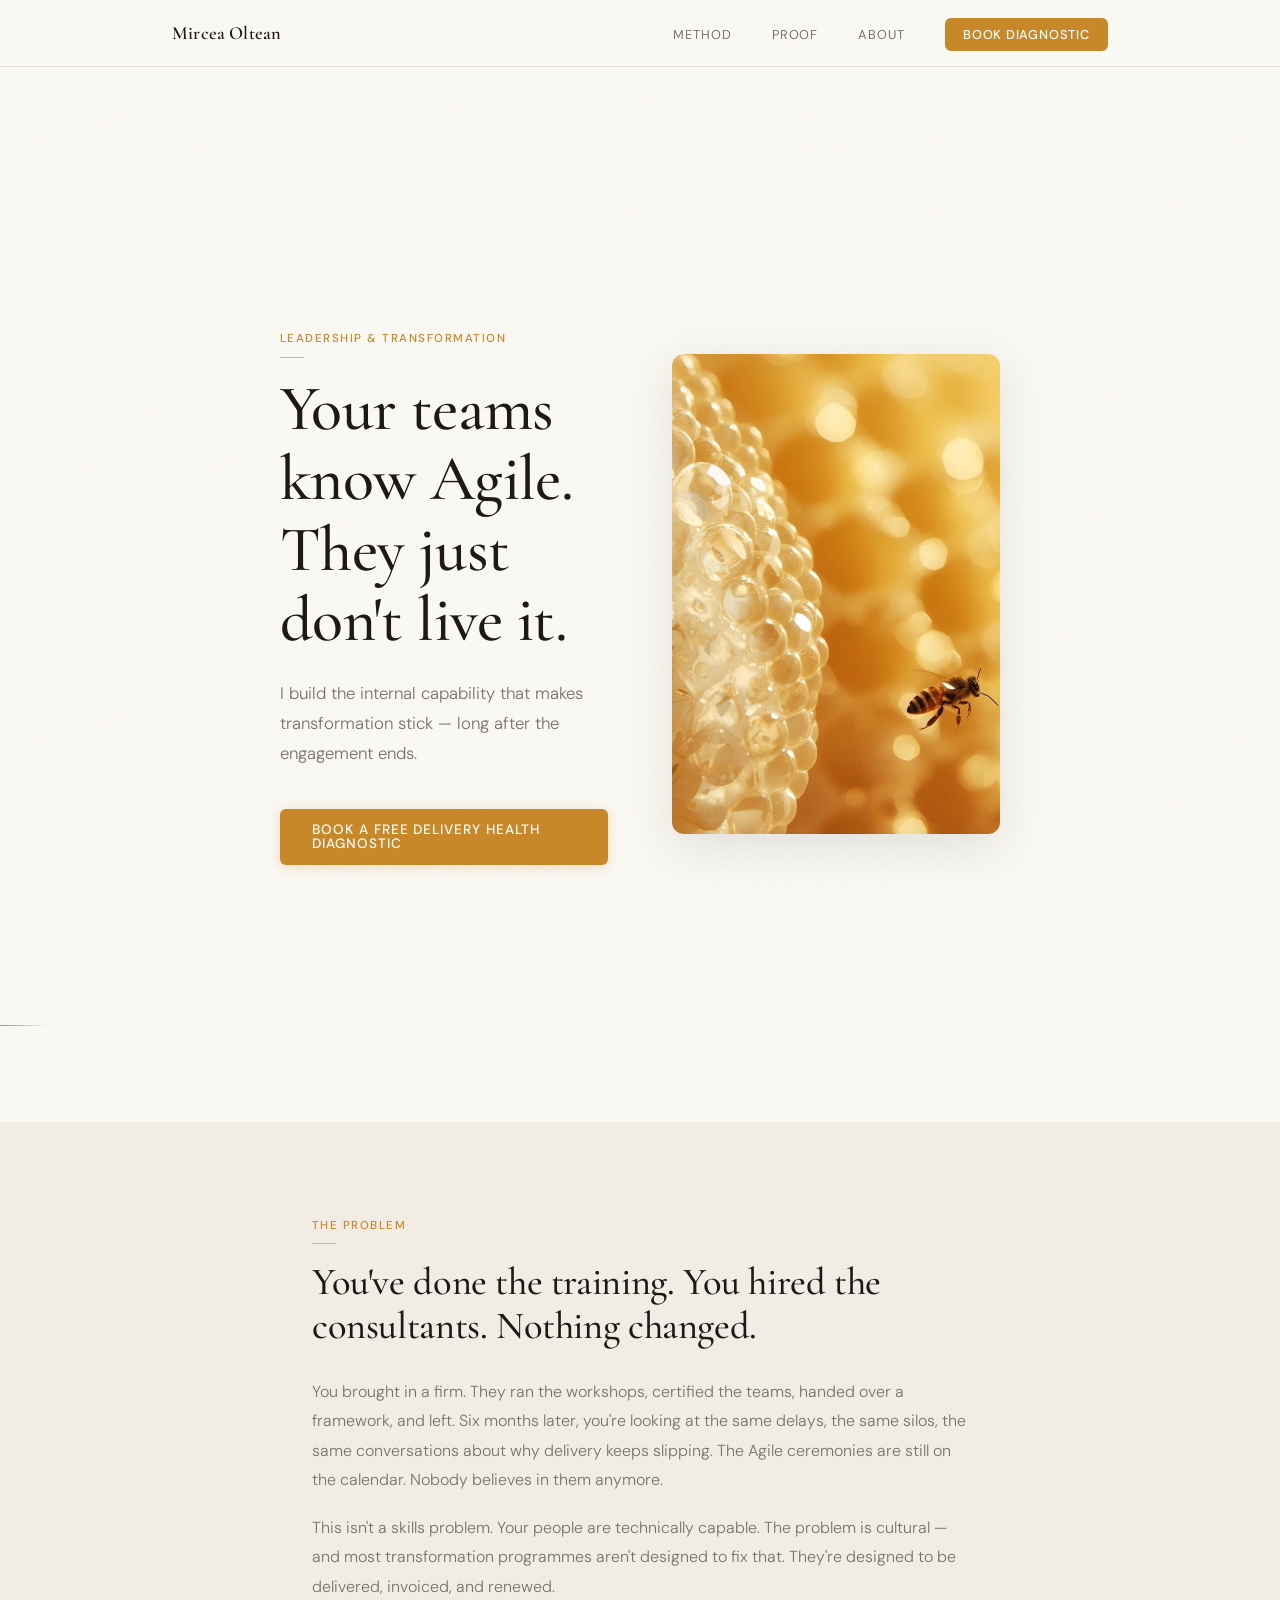
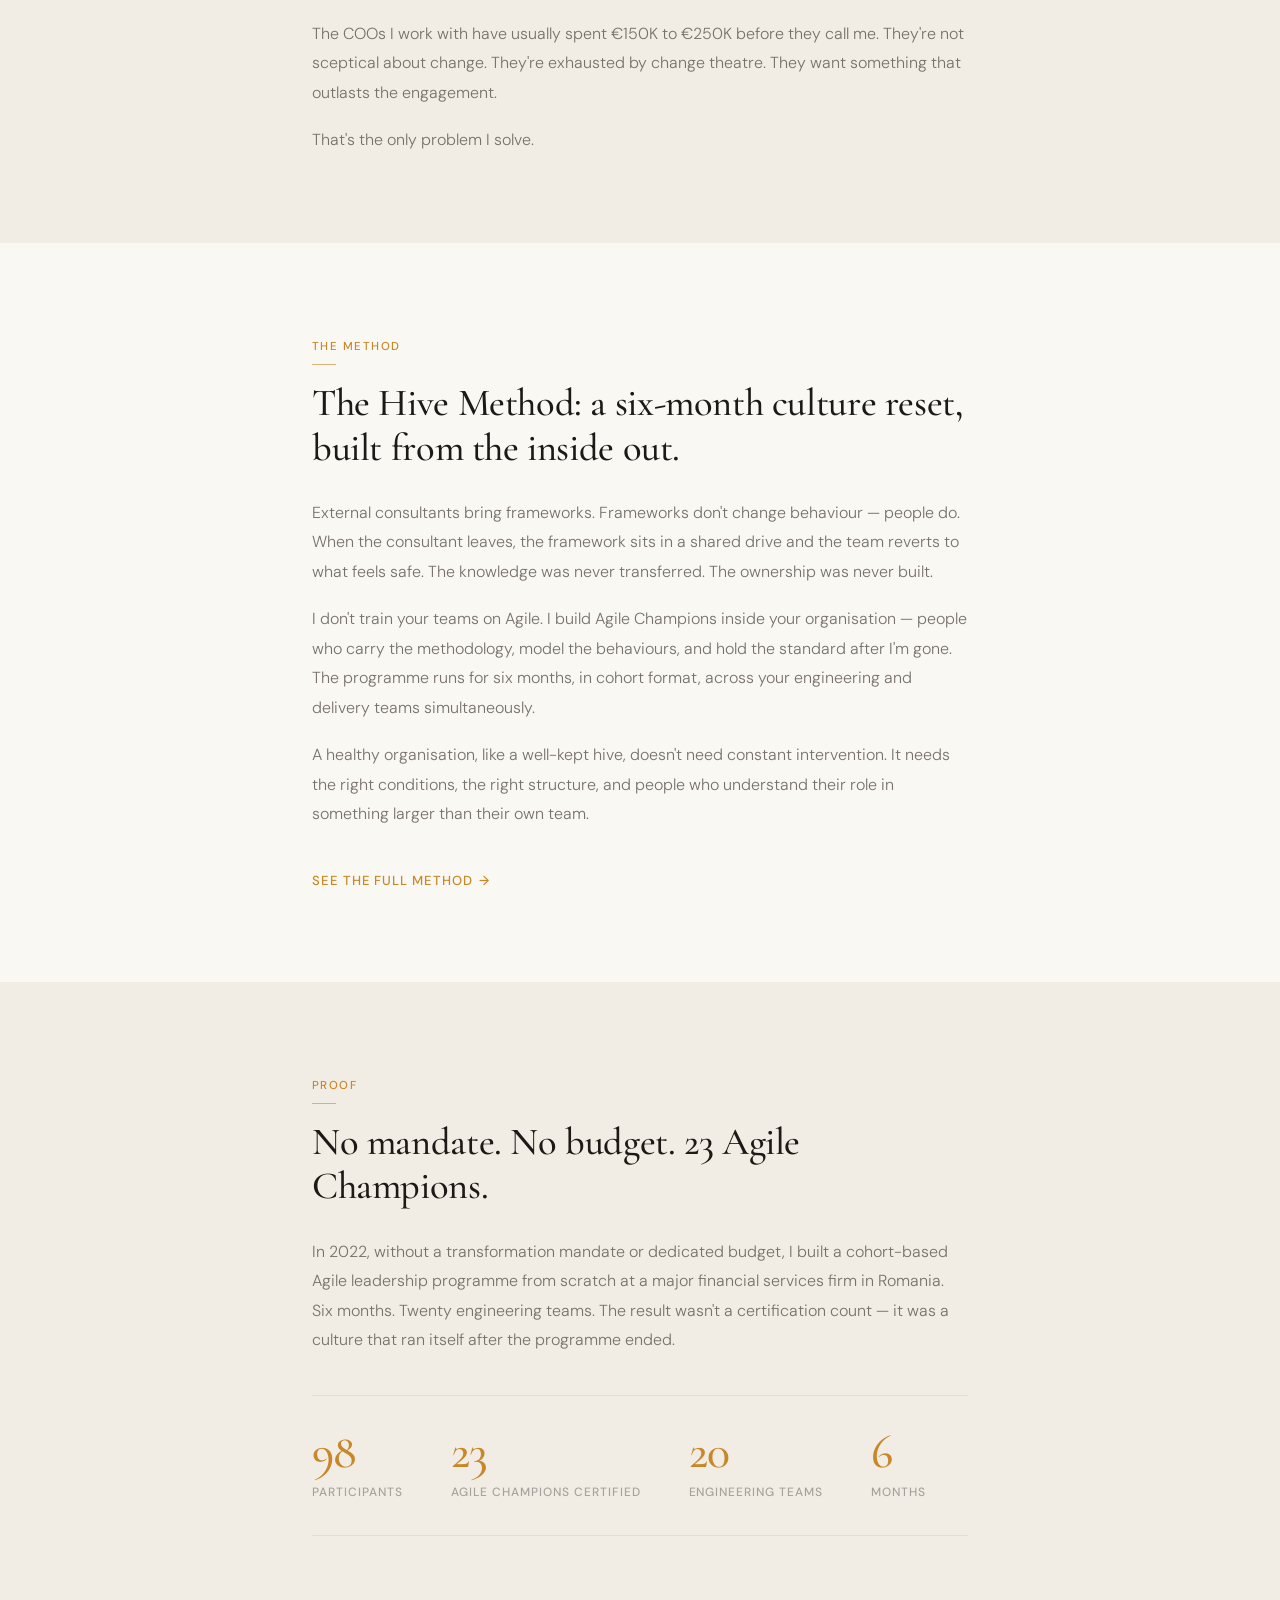
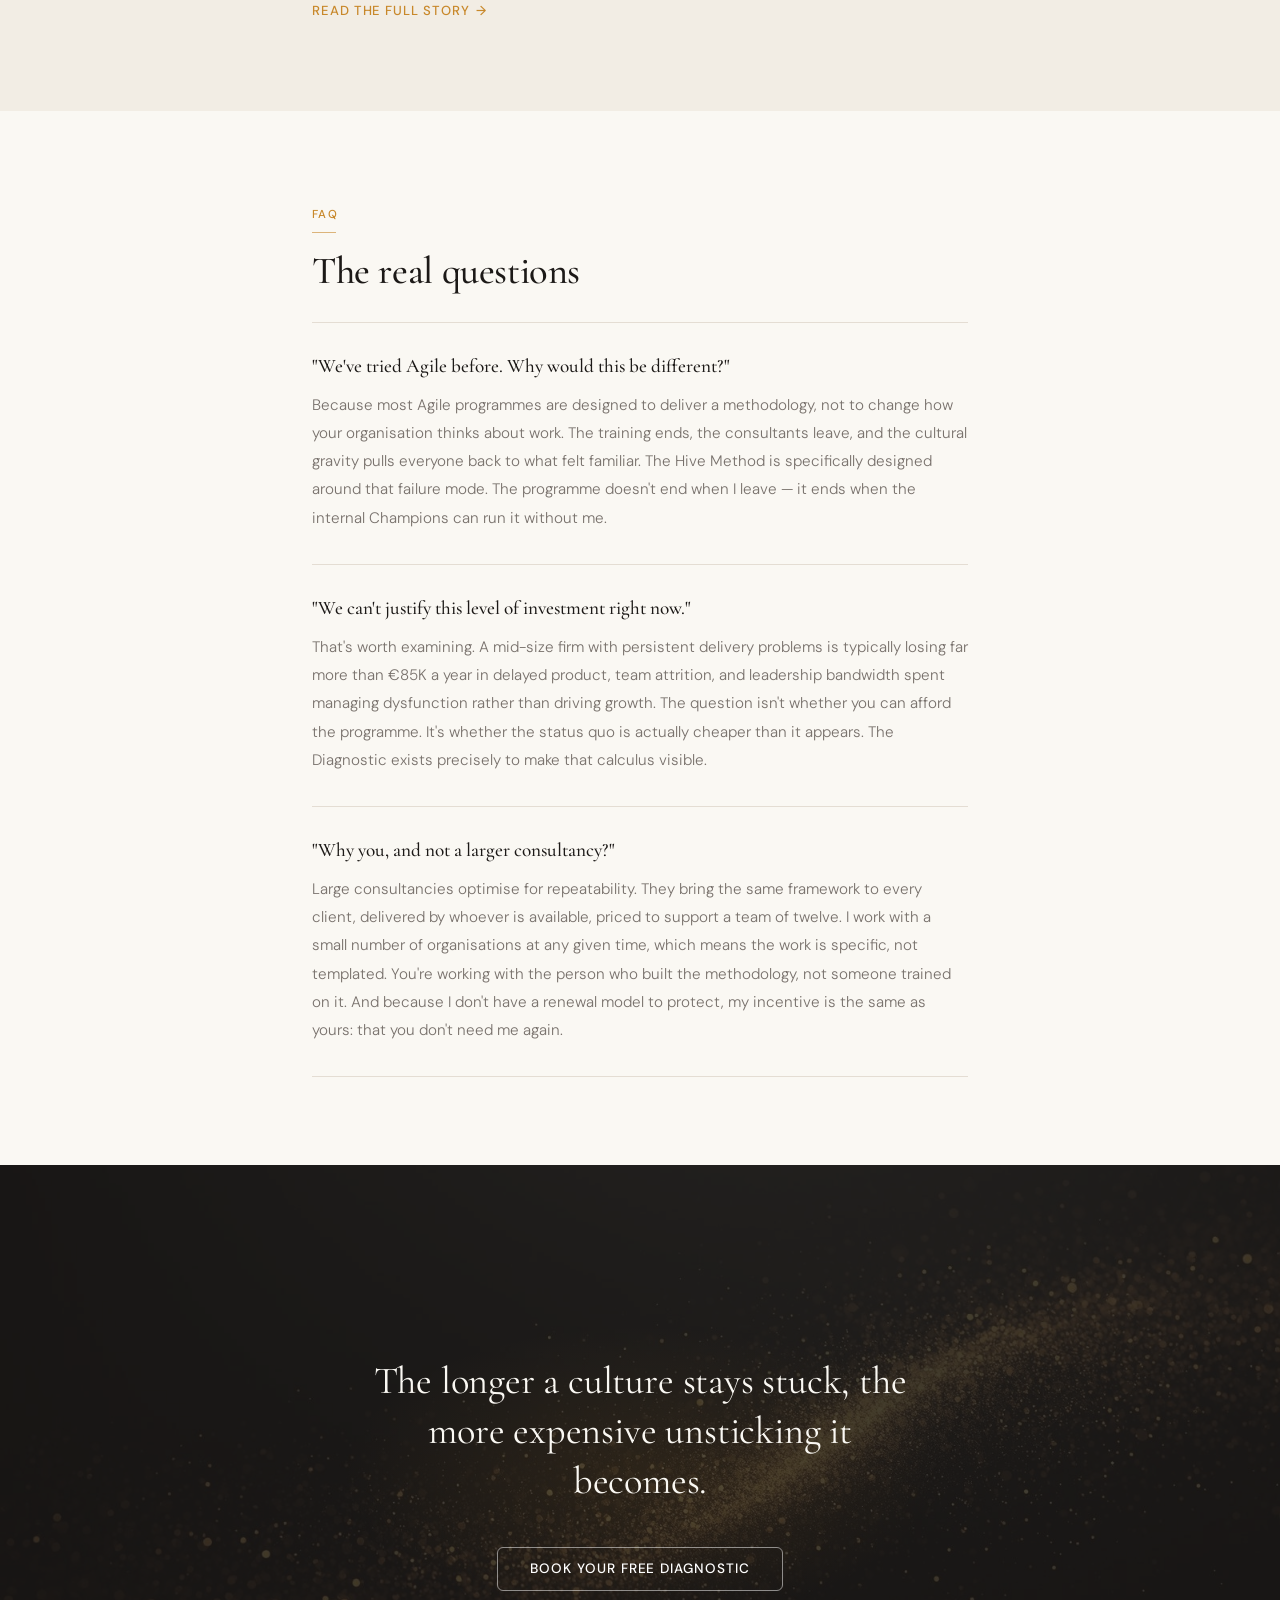
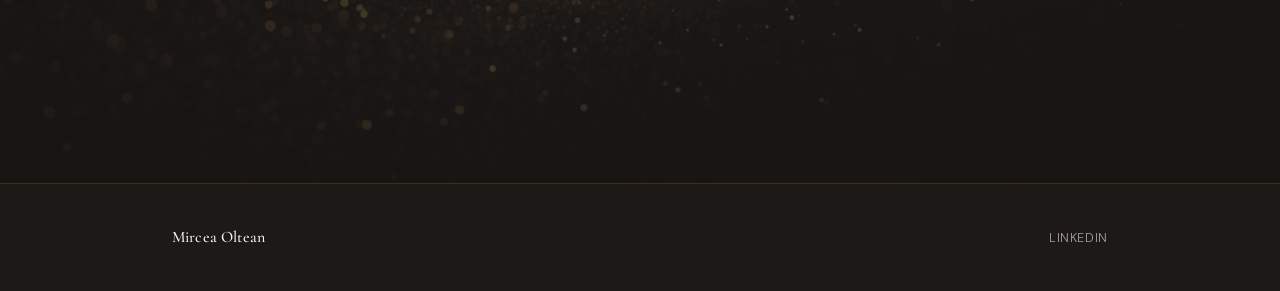
==== index.html @ 0138d8af "Integrate bee poster images across all pages" ====
<!DOCTYPE html>
<html lang="en">
<head>
  <meta charset="UTF-8" />
  <meta name="viewport" content="width=device-width, initial-scale=1.0" />
  <title>Mircea Oltean — Leadership & Transformation Consultant</title>
  <link rel="preconnect" href="https://fonts.googleapis.com" />
  <link rel="preconnect" href="https://fonts.gstatic.com" crossorigin />
  <link href="https://fonts.googleapis.com/css2?family=Cormorant+Garamond:ital,wght@0,400;0,500;0,600;1,400;1,500&family=DM+Sans:wght@300;400;500&display=swap" rel="stylesheet" />
  <link rel="stylesheet" href="styles.css" />
</head>
<body>

  <nav class="nav">
    <div class="nav__inner">
      <a href="index.html" class="nav__logo">Mircea Oltean</a>
      <button class="nav__toggle" id="navToggle" aria-label="Toggle menu">
        <svg width="22" height="22" viewBox="0 0 24 24" fill="none" stroke="currentColor" stroke-width="2.5" stroke-linecap="round">
          <line x1="3" y1="6" x2="21" y2="6"/><line x1="3" y1="12" x2="21" y2="12"/><line x1="3" y1="18" x2="21" y2="18"/>
        </svg>
      </button>
      <ul class="nav__links" id="navLinks">
        <li><a href="method.html">Method</a></li>
        <li><a href="proof.html">Proof</a></li>
        <li><a href="about.html">About</a></li>
        <li class="nav__cta"><a href="diagnostic.html">Book Diagnostic</a></li>
      </ul>
    </div>
  </nav>

  <main>

    <!-- HERO -->
    <section class="hero">
      <div class="container hero--visual">
        <div class="hero__text">
          <span class="section-label">Leadership &amp; Transformation</span>
          <h1>Your teams know Agile.<br>They just don't live it.</h1>
          <p class="hero__sub">I build the internal capability that makes transformation stick — long after the engagement ends.</p>
          <a href="diagnostic.html" class="btn">Book a Free Delivery Health Diagnostic</a>
        </div>
        <div class="hero__image">
          <img src="Hero background.jpg" alt="Honeycomb structure — the foundation of the Hive Method" />
        </div>
      </div>
    </section>

    <!-- THE PROBLEM -->
    <section class="alt">
      <div class="container">
        <span class="section-label">The Problem</span>
        <h2 class="section-title">You've done the training. You hired the consultants. Nothing changed.</h2>
        <p>You brought in a firm. They ran the workshops, certified the teams, handed over a framework, and left. Six months later, you're looking at the same delays, the same silos, the same conversations about why delivery keeps slipping. The Agile ceremonies are still on the calendar. Nobody believes in them anymore.</p>
        <p>This isn't a skills problem. Your people are technically capable. The problem is cultural — and most transformation programmes aren't designed to fix that. They're designed to be delivered, invoiced, and renewed.</p>
        <p>The COOs I work with have usually spent €150K to €250K before they call me. They're not sceptical about change. They're exhausted by change theatre. They want something that outlasts the engagement.</p>
        <p>That's the only problem I solve.</p>
      </div>
    </section>

    <!-- THE METHOD -->
    <section>
      <div class="container">
        <span class="section-label">The Method</span>
        <h2 class="section-title">The Hive Method: a six-month culture reset, built from the inside out.</h2>
        <p>External consultants bring frameworks. Frameworks don't change behaviour — people do. When the consultant leaves, the framework sits in a shared drive and the team reverts to what feels safe. The knowledge was never transferred. The ownership was never built.</p>
        <p>I don't train your teams on Agile. I build Agile Champions inside your organisation — people who carry the methodology, model the behaviours, and hold the standard after I'm gone. The programme runs for six months, in cohort format, across your engineering and delivery teams simultaneously.</p>
        <p>A healthy organisation, like a well-kept hive, doesn't need constant intervention. It needs the right conditions, the right structure, and people who understand their role in something larger than their own team.</p>
        <a href="method.html" class="read-more">See the full method</a>
      </div>
    </section>

    <!-- PROOF -->
    <section class="alt">
      <div class="container">
        <span class="section-label">Proof</span>
        <h2 class="section-title">No mandate. No budget. 23 Agile Champions.</h2>
        <p>In 2022, without a transformation mandate or dedicated budget, I built a cohort-based Agile leadership programme from scratch at a major financial services firm in Romania. Six months. Twenty engineering teams. The result wasn't a certification count — it was a culture that ran itself after the programme ended.</p>
        <div class="stats">
          <div class="stat">
            <span class="stat__number">98</span>
            <span class="stat__label">Participants</span>
          </div>
          <div class="stat">
            <span class="stat__number">23</span>
            <span class="stat__label">Agile Champions certified</span>
          </div>
          <div class="stat">
            <span class="stat__number">20</span>
            <span class="stat__label">Engineering teams</span>
          </div>
          <div class="stat">
            <span class="stat__number">6</span>
            <span class="stat__label">Months</span>
          </div>
        </div>
        <a href="proof.html" class="read-more">Read the full story</a>
      </div>
    </section>

    <!-- FAQ -->
    <section>
      <div class="container">
        <span class="section-label">FAQ</span>
        <h2 class="section-title">The real questions</h2>
        <div class="faq">
          <div class="faq-item">
            <h3>"We've tried Agile before. Why would this be different?"</h3>
            <p>Because most Agile programmes are designed to deliver a methodology, not to change how your organisation thinks about work. The training ends, the consultants leave, and the cultural gravity pulls everyone back to what felt familiar. The Hive Method is specifically designed around that failure mode. The programme doesn't end when I leave — it ends when the internal Champions can run it without me.</p>
          </div>
          <div class="faq-item">
            <h3>"We can't justify this level of investment right now."</h3>
            <p>That's worth examining. A mid-size firm with persistent delivery problems is typically losing far more than €85K a year in delayed product, team attrition, and leadership bandwidth spent managing dysfunction rather than driving growth. The question isn't whether you can afford the programme. It's whether the status quo is actually cheaper than it appears. The Diagnostic exists precisely to make that calculus visible.</p>
          </div>
          <div class="faq-item">
            <h3>"Why you, and not a larger consultancy?"</h3>
            <p>Large consultancies optimise for repeatability. They bring the same framework to every client, delivered by whoever is available, priced to support a team of twelve. I work with a small number of organisations at any given time, which means the work is specific, not templated. You're working with the person who built the methodology, not someone trained on it. And because I don't have a renewal model to protect, my incentive is the same as yours: that you don't need me again.</p>
          </div>
        </div>
      </div>
    </section>

  </main>

  <!-- CLOSING -->
  <section class="closing closing--visual">
    <img src="Closing.jpg" alt="" class="closing__bg" aria-hidden="true" />
    <div class="closing__content">
      <div class="container">
        <h2>The longer a culture stays stuck, the more expensive unsticking it becomes.</h2>
        <a href="diagnostic.html" class="btn btn--ghost">Book Your Free Diagnostic</a>
      </div>
    </div>
  </section>

  <footer>
    <div class="footer__inner">
      <span class="footer__name">Mircea Oltean</span>
      <div class="footer__links">
        <a href="https://www.linkedin.com/in/mircea-oltean-mba-sa-9ab67919" target="_blank" rel="noopener">LinkedIn</a>
      </div>
    </div>
  </footer>

  <script src="script.js"></script>
</body>
</html>
---- styles.css ----
/* ============================================================
   MIRCEA OLTEAN — DESIGN SYSTEM
   Premium bee-inspired visual identity
   Fonts: Cormorant Garamond (headings) + DM Sans (body)
   ============================================================ */

/* === TOKENS === */
:root {
  --ivory:        #FAF8F3;
  --ivory-dark:   #F2EDE4;
  --stone:        #E4DDD3;
  --charcoal:     #1C1917;
  --ink:          #292524;
  --muted:        #78716C;
  --faint:        #A8A29E;
  --gold:         #C8882A;
  --gold-light:   #E8A84A;
  --gold-glow:    rgba(200,136,42,0.09);
  --gold-border:  rgba(200,136,42,0.3);
  --shadow-sm:    0 1px 4px rgba(28,25,23,0.07);
  --shadow-md:    0 4px 24px rgba(28,25,23,0.09);
  --shadow-lg:    0 12px 48px rgba(28,25,23,0.11);
  --radius:       6px;
  --radius-lg:    12px;
}

/* === RESET === */
*, *::before, *::after { box-sizing: border-box; margin: 0; padding: 0; }

/* === BASE === */
html { scroll-behavior: smooth; }

body {
  font-family: 'DM Sans', system-ui, -apple-system, sans-serif;
  background: var(--ivory);
  color: var(--ink);
  font-size: 16px;
  line-height: 1.7;
  font-weight: 300;
  -webkit-font-smoothing: antialiased;
}

/* Subtle paper grain overlay */
body::before {
  content: '';
  position: fixed;
  inset: 0;
  background-image: url("data:image/svg+xml,%3Csvg xmlns='http://www.w3.org/2000/svg' width='300' height='300'%3E%3Cfilter id='n'%3E%3CfeTurbulence type='fractalNoise' baseFrequency='0.75' numOctaves='4' stitchTiles='stitch'/%3E%3C/filter%3E%3Crect width='300' height='300' filter='url(%23n)' opacity='0.03'/%3E%3C/svg%3E");
  pointer-events: none;
  z-index: 0;
  opacity: 0.4;
}

/* === LAYOUT === */
.container {
  max-width: 720px;
  margin: 0 auto;
  padding: 0 2rem;
  position: relative;
  z-index: 1;
}

section { padding: 5.5rem 0; }
section.alt { background: var(--ivory-dark); }

/* === TYPOGRAPHY === */
h1, h2, h3, h4 {
  font-family: 'Cormorant Garamond', Georgia, serif;
  color: var(--charcoal);
  font-weight: 500;
  line-height: 1.15;
}

h2.section-title {
  font-size: clamp(1.7rem, 4vw, 2.4rem);
  margin-bottom: 1.75rem;
  letter-spacing: -0.01em;
}

h3 {
  font-size: 1.3rem;
  font-weight: 500;
  margin: 2.5rem 0 0.7rem;
  letter-spacing: 0;
  color: var(--charcoal);
}

h3:first-of-type { margin-top: 0; }

p {
  color: var(--muted);
  line-height: 1.85;
  margin-bottom: 1.1rem;
  font-weight: 300;
}

p:last-child { margin-bottom: 0; }

/* === SECTION LABEL === */
.section-label {
  display: inline-block;
  font-family: 'DM Sans', sans-serif;
  font-size: 0.72rem;
  font-weight: 500;
  letter-spacing: 0.13em;
  text-transform: uppercase;
  color: var(--gold);
  margin-bottom: 1rem;
}

/* Gold rule divider under label */
.section-label::after {
  content: '';
  display: block;
  width: 24px;
  height: 1px;
  background: var(--gold);
  margin-top: 0.5rem;
  opacity: 0.6;
}

/* === NAV === */
.nav {
  position: sticky;
  top: 0;
  background: rgba(250,248,243,0.94);
  backdrop-filter: blur(12px);
  -webkit-backdrop-filter: blur(12px);
  border-bottom: 1px solid var(--stone);
  z-index: 100;
  padding: 1.1rem 0;
}

.nav__inner {
  max-width: 1000px;
  margin: 0 auto;
  padding: 0 2rem;
  display: flex;
  align-items: center;
  justify-content: space-between;
  position: relative;
}

.nav__logo {
  font-family: 'Cormorant Garamond', serif;
  font-size: 1.15rem;
  font-weight: 600;
  color: var(--charcoal);
  text-decoration: none;
  letter-spacing: 0.01em;
}

.nav__links {
  display: flex;
  align-items: center;
  gap: 2.5rem;
  list-style: none;
}

.nav__links a {
  font-size: 0.8rem;
  font-weight: 400;
  letter-spacing: 0.07em;
  text-transform: uppercase;
  color: var(--muted);
  text-decoration: none;
  transition: color 0.2s;
}

.nav__links a:hover { color: var(--charcoal); }

.nav__cta a {
  background: var(--gold) !important;
  color: white !important;
  padding: 0.5rem 1.15rem !important;
  border-radius: var(--radius) !important;
  font-weight: 500 !important;
  letter-spacing: 0.06em !important;
  transition: background 0.2s !important;
  text-transform: uppercase !important;
}

.nav__cta a:hover {
  background: var(--gold-light) !important;
  color: white !important;
}

.nav__toggle {
  display: none;
  background: none;
  border: none;
  cursor: pointer;
  padding: 0.25rem;
  color: var(--muted);
}

/* === HERO === */
.hero { padding: 8rem 0 6rem; }

.hero h1 {
  font-family: 'Cormorant Garamond', serif;
  font-size: clamp(2.6rem, 6vw, 4rem);
  font-weight: 500;
  line-height: 1.1;
  color: var(--charcoal);
  margin-bottom: 1.4rem;
  letter-spacing: -0.01em;
}

.hero__sub {
  font-size: 1.05rem;
  color: var(--muted);
  line-height: 1.8;
  margin-bottom: 2.5rem;
  max-width: 520px;
  font-weight: 300;
}

/* Thin gold accent line on hero */
.hero::after {
  content: '';
  display: block;
  width: 48px;
  height: 1px;
  background: linear-gradient(90deg, var(--gold), transparent);
  margin-top: 4rem;
}

/* === BUTTONS === */
.btn {
  display: inline-block;
  background: var(--gold);
  color: white;
  padding: 0.9rem 2rem;
  border-radius: var(--radius);
  font-family: 'DM Sans', sans-serif;
  font-weight: 500;
  font-size: 0.85rem;
  letter-spacing: 0.07em;
  text-transform: uppercase;
  text-decoration: none;
  border: none;
  cursor: pointer;
  transition: background 0.2s, transform 0.15s, box-shadow 0.2s;
  box-shadow: 0 2px 12px rgba(200,136,42,0.25);
  line-height: 1;
}

.btn:hover {
  background: var(--gold-light);
  transform: translateY(-1px);
  box-shadow: 0 4px 20px rgba(200,136,42,0.35);
}

.btn:active { transform: translateY(0); }

.btn--ghost {
  background: transparent;
  color: white;
  border: 1px solid rgba(255,255,255,0.5);
  box-shadow: none;
}

.btn--ghost:hover {
  background: rgba(255,255,255,0.08);
  border-color: white;
  box-shadow: none;
}

/* === PAGE HERO (inner pages) === */
.page-hero {
  padding: 5rem 0 3.5rem;
  border-bottom: 1px solid var(--stone);
}

.page-hero h1 {
  font-family: 'Cormorant Garamond', serif;
  font-size: clamp(2rem, 5vw, 3rem);
  font-weight: 500;
  margin-bottom: 0.85rem;
  letter-spacing: -0.01em;
}

.page-hero p {
  font-size: 1.05rem;
  color: var(--muted);
  max-width: 520px;
  font-weight: 300;
}

/* === STATS === */
.stats {
  display: flex;
  gap: 3rem;
  margin: 2.5rem 0;
  flex-wrap: wrap;
  padding: 2rem 0;
  border-top: 1px solid var(--stone);
  border-bottom: 1px solid var(--stone);
}

.stat__number {
  display: block;
  font-family: 'Cormorant Garamond', serif;
  font-size: 3rem;
  font-weight: 500;
  color: var(--gold);
  line-height: 1;
  letter-spacing: -0.02em;
}

.stat__label {
  display: block;
  font-size: 0.75rem;
  font-weight: 500;
  letter-spacing: 0.08em;
  text-transform: uppercase;
  color: var(--faint);
  margin-top: 0.4rem;
}

/* === PHASE PANELS (method page) === */
.phases {
  display: grid;
  gap: 1px;
  margin: 2rem 0;
  border: 1px solid var(--stone);
  border-radius: var(--radius-lg);
  overflow: hidden;
  background: var(--stone);
}

.phase {
  background: var(--ivory);
  padding: 2rem 2.25rem;
}

.phase__number {
  font-family: 'Cormorant Garamond', serif;
  font-size: 0.85rem;
  font-weight: 500;
  letter-spacing: 0.12em;
  text-transform: uppercase;
  color: var(--gold);
  margin-bottom: 0.5rem;
}

.phase h3 {
  font-size: 1.2rem;
  margin: 0 0 0.75rem;
  color: var(--charcoal);
}

.phase p { margin: 0; font-size: 0.95rem; }

/* === BLOCKQUOTE === */
blockquote {
  border-left: 2px solid var(--gold);
  padding: 1.25rem 1.75rem;
  margin: 2.5rem 0;
  background: var(--gold-glow);
  border-radius: 0 var(--radius) var(--radius) 0;
}

blockquote p {
  font-family: 'Cormorant Garamond', serif;
  font-size: 1.25rem;
  font-style: italic;
  color: var(--charcoal);
  font-weight: 500;
  line-height: 1.6;
  margin: 0;
}

/* === FAQ === */
.faq { margin-top: 1rem; }

.faq-item {
  border-top: 1px solid var(--stone);
  padding: 2rem 0;
}

.faq-item:last-child { border-bottom: 1px solid var(--stone); }

.faq-item h3 {
  font-family: 'Cormorant Garamond', serif;
  font-size: 1.2rem;
  font-weight: 500;
  margin: 0 0 0.9rem;
  color: var(--charcoal);
}

.faq-item p { margin: 0; font-size: 0.95rem; }

/* === READ MORE === */
.read-more {
  display: inline-flex;
  align-items: center;
  gap: 0.4rem;
  color: var(--gold);
  font-weight: 500;
  font-size: 0.82rem;
  letter-spacing: 0.07em;
  text-transform: uppercase;
  text-decoration: none;
  margin-top: 1.5rem;
  transition: gap 0.2s, color 0.2s;
}

.read-more::after { content: '→'; }
.read-more:hover { color: var(--gold-light); gap: 0.65rem; }

/* === DIVIDER === */
.divider {
  border: none;
  border-top: 1px solid var(--stone);
  margin: 3rem 0;
  position: relative;
}

/* Gold diamond center pip on divider */
.divider::after {
  content: '◆';
  position: absolute;
  top: 50%;
  left: 50%;
  transform: translate(-50%, -50%);
  font-size: 0.4rem;
  color: var(--gold);
  background: var(--ivory);
  padding: 0 0.4rem;
  opacity: 0.7;
}

section.alt .divider { background: transparent; }
section.alt .divider::after { background: var(--ivory-dark); }

/* === CLOSING BAND === */
.closing {
  background: var(--charcoal);
  padding: 6rem 0;
  text-align: center;
  position: relative;
  overflow: hidden;
}

/* Subtle ambient glow in closing band */
.closing::before {
  content: '';
  position: absolute;
  top: 50%;
  left: 50%;
  transform: translate(-50%, -50%);
  width: 600px;
  height: 300px;
  background: radial-gradient(ellipse, rgba(200,136,42,0.12) 0%, transparent 70%);
  pointer-events: none;
}

.closing h2 {
  font-family: 'Cormorant Garamond', serif;
  font-size: clamp(1.6rem, 4vw, 2.4rem);
  color: var(--ivory);
  font-weight: 400;
  max-width: 560px;
  margin: 0 auto 2.5rem;
  line-height: 1.3;
  letter-spacing: -0.005em;
  position: relative;
}

/* === CTA BAND === */
.cta-band {
  background: var(--ivory-dark);
  padding: 5rem 0;
  text-align: center;
  border-top: 1px solid var(--stone);
}

.cta-band p {
  font-size: 1rem;
  color: var(--muted);
  margin-bottom: 2rem;
  max-width: 460px;
  margin-left: auto;
  margin-right: auto;
  font-weight: 300;
}

/* === FORM === */
.form { display: grid; gap: 1.1rem; max-width: 480px; }

label {
  display: block;
  font-size: 0.75rem;
  font-weight: 500;
  letter-spacing: 0.08em;
  text-transform: uppercase;
  color: var(--muted);
  margin-bottom: 0.35rem;
}

input, textarea, select {
  width: 100%;
  padding: 0.8rem 1rem;
  border: 1px solid var(--stone);
  border-radius: var(--radius);
  font-family: 'DM Sans', sans-serif;
  font-size: 0.95rem;
  color: var(--charcoal);
  background: var(--ivory);
  font-weight: 300;
  outline: none;
  transition: border-color 0.2s, box-shadow 0.2s;
}

input:focus, textarea:focus, select:focus {
  border-color: var(--gold);
  box-shadow: 0 0 0 3px rgba(200,136,42,0.1);
  background: white;
}

.form-row { display: grid; gap: 0.35rem; }

.response {
  min-height: 1.3rem;
  font-size: 0.9rem;
  color: #5a7a3a;
  margin-top: 0.25rem;
  font-style: italic;
}

/* === FOOTER === */
footer {
  background: var(--charcoal);
  color: var(--faint);
  padding: 2.5rem 0;
  border-top: 1px solid rgba(200,136,42,0.2);
}

.footer__inner {
  max-width: 1000px;
  margin: 0 auto;
  padding: 0 2rem;
  display: flex;
  align-items: center;
  justify-content: space-between;
  flex-wrap: wrap;
  gap: 1rem;
}

.footer__name {
  font-family: 'Cormorant Garamond', serif;
  font-size: 1rem;
  font-weight: 500;
  color: var(--ivory);
  letter-spacing: 0.01em;
}

.footer__links { display: flex; gap: 1.5rem; font-size: 0.8rem; letter-spacing: 0.05em; text-transform: uppercase; }

footer a { color: var(--faint); text-decoration: none; transition: color 0.2s; }
footer a:hover { color: var(--gold-light); }

/* === HERO IMAGE === */
.hero--visual {
  display: grid;
  grid-template-columns: 1fr 1fr;
  gap: 4rem;
  align-items: center;
  padding: 8rem 0 6rem;
}

.hero--visual .hero__text { padding: 0; }

.hero__image {
  position: relative;
  border-radius: var(--radius-lg);
  overflow: hidden;
  box-shadow: var(--shadow-lg);
}

.hero__image img {
  width: 100%;
  height: 480px;
  object-fit: cover;
  display: block;
  filter: saturate(0.9) brightness(1.02);
}

.hero__image::after {
  content: '';
  position: absolute;
  inset: 0;
  background: linear-gradient(135deg, rgba(200,136,42,0.08) 0%, transparent 60%);
  pointer-events: none;
}

/* === PAGE VISUAL === */
.page-visual {
  width: 100%;
  height: 320px;
  object-fit: cover;
  object-position: center;
  border-radius: var(--radius-lg);
  display: block;
  margin: 2.5rem 0;
  box-shadow: var(--shadow-md);
  filter: saturate(0.88) brightness(1.02);
}

/* === CLOSING WITH BG IMAGE === */
.closing--visual {
  position: relative;
  background: var(--charcoal);
}

.closing__bg {
  position: absolute;
  inset: 0;
  width: 100%;
  height: 100%;
  object-fit: cover;
  opacity: 0.18;
  filter: saturate(0.6);
}

.closing__content {
  position: relative;
  z-index: 1;
  text-align: center;
  padding: 6rem 0;
}

/* === RESPONSIVE === */
@media (max-width: 640px) {
  section { padding: 3.5rem 0; }
  .hero { padding: 5rem 0 3.5rem; }
  .page-hero { padding: 3.5rem 0 2.5rem; }
  .closing { padding: 4rem 0; }
  .cta-band { padding: 3.5rem 0; }

  .nav__links {
    display: none;
    position: absolute;
    top: calc(100% + 0.75rem);
    left: 0;
    right: 0;
    background: var(--ivory);
    border: 1px solid var(--stone);
    border-radius: var(--radius-lg);
    flex-direction: column;
    align-items: flex-start;
    gap: 0;
    padding: 0.5rem 0;
    box-shadow: var(--shadow-lg);
    z-index: 200;
  }

  .nav__links.open { display: flex; }
  .nav__links li { width: 100%; }
  .nav__links a { display: block; padding: 0.85rem 1.5rem; font-size: 0.85rem; }

  .nav__cta a {
    background: none !important;
    color: var(--gold) !important;
    border-radius: 0 !important;
    box-shadow: none !important;
    padding: 0.85rem 1.5rem !important;
  }

  .nav__toggle { display: block; }

  .stats { gap: 1.75rem; }
  .footer__inner { flex-direction: column; align-items: flex-start; }
  .form { max-width: 100%; }
  .phases { border-radius: var(--radius); }

  .hero--visual {
    grid-template-columns: 1fr;
    gap: 2.5rem;
    padding: 4.5rem 0 3rem;
  }

  .hero__image { order: -1; }
  .hero__image img { height: 260px; }

  .page-visual { height: 220px; }

  .closing__content { padding: 4rem 0; }
}
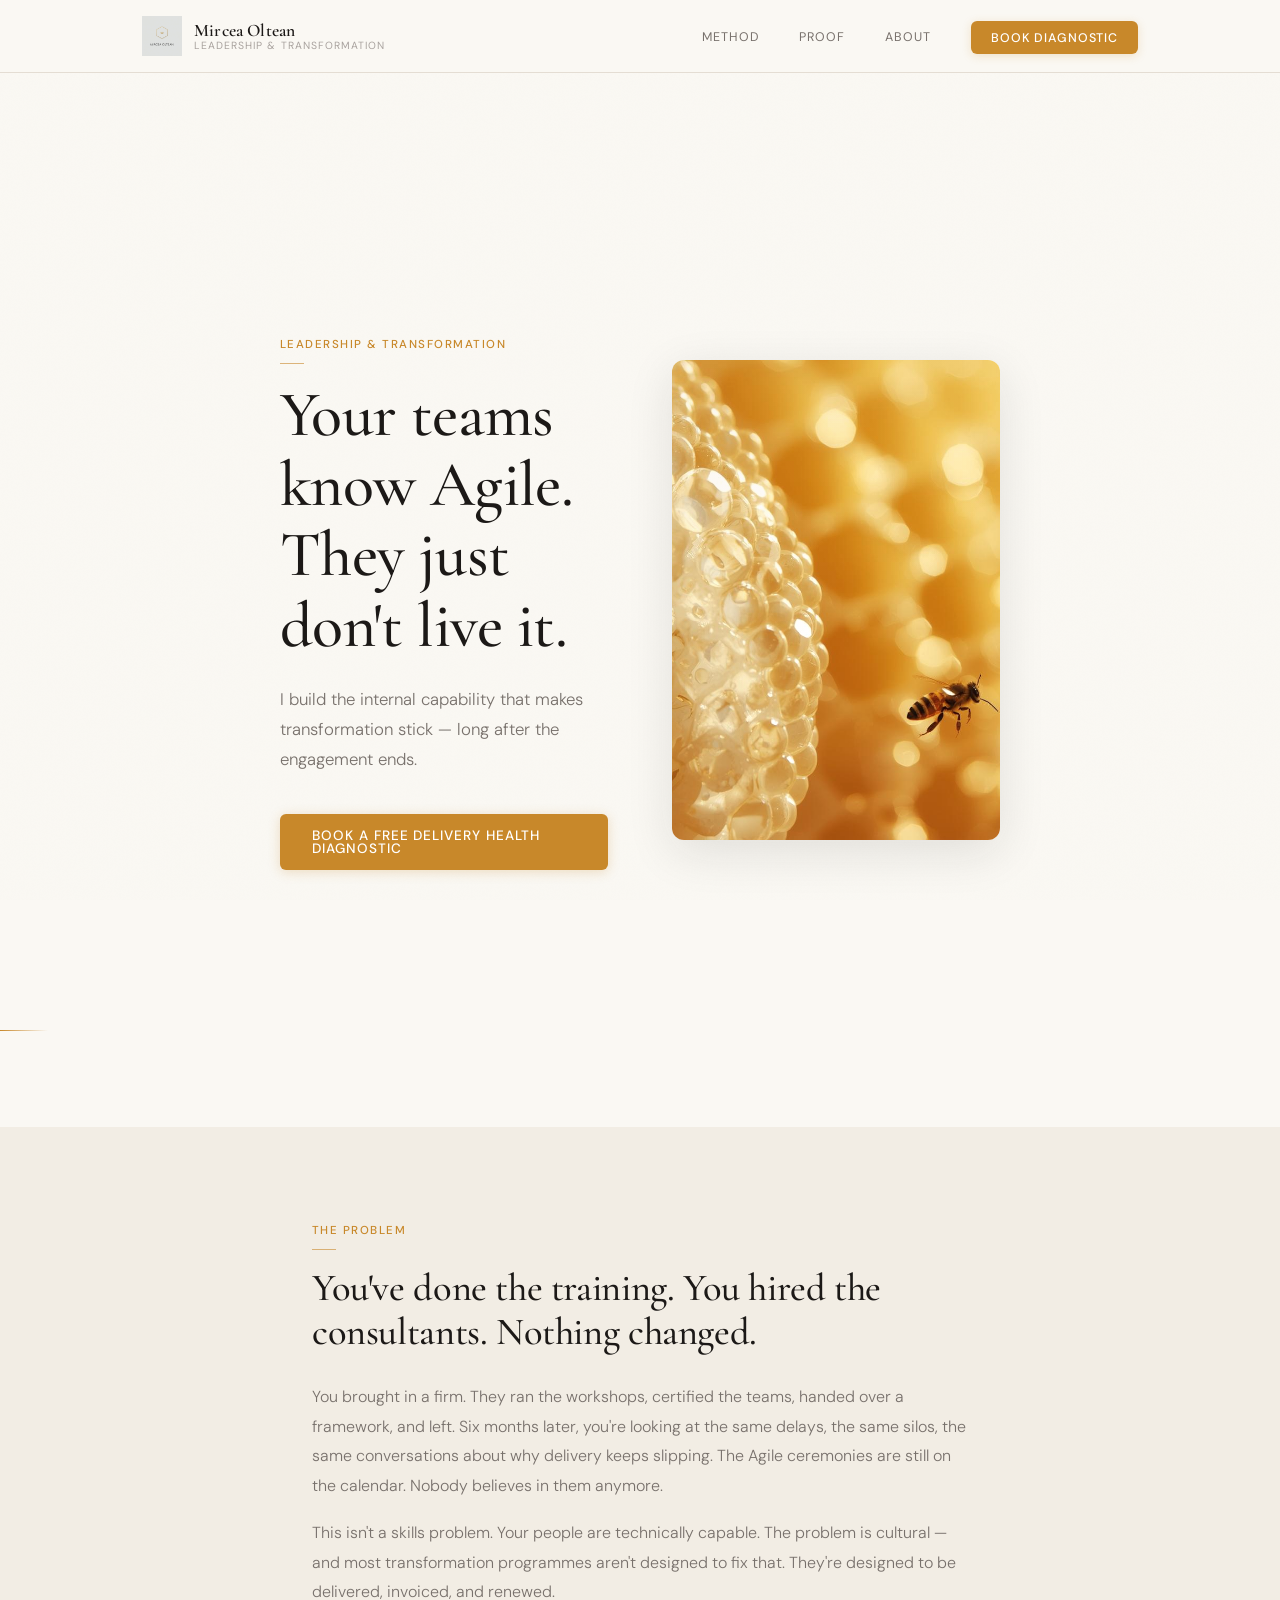
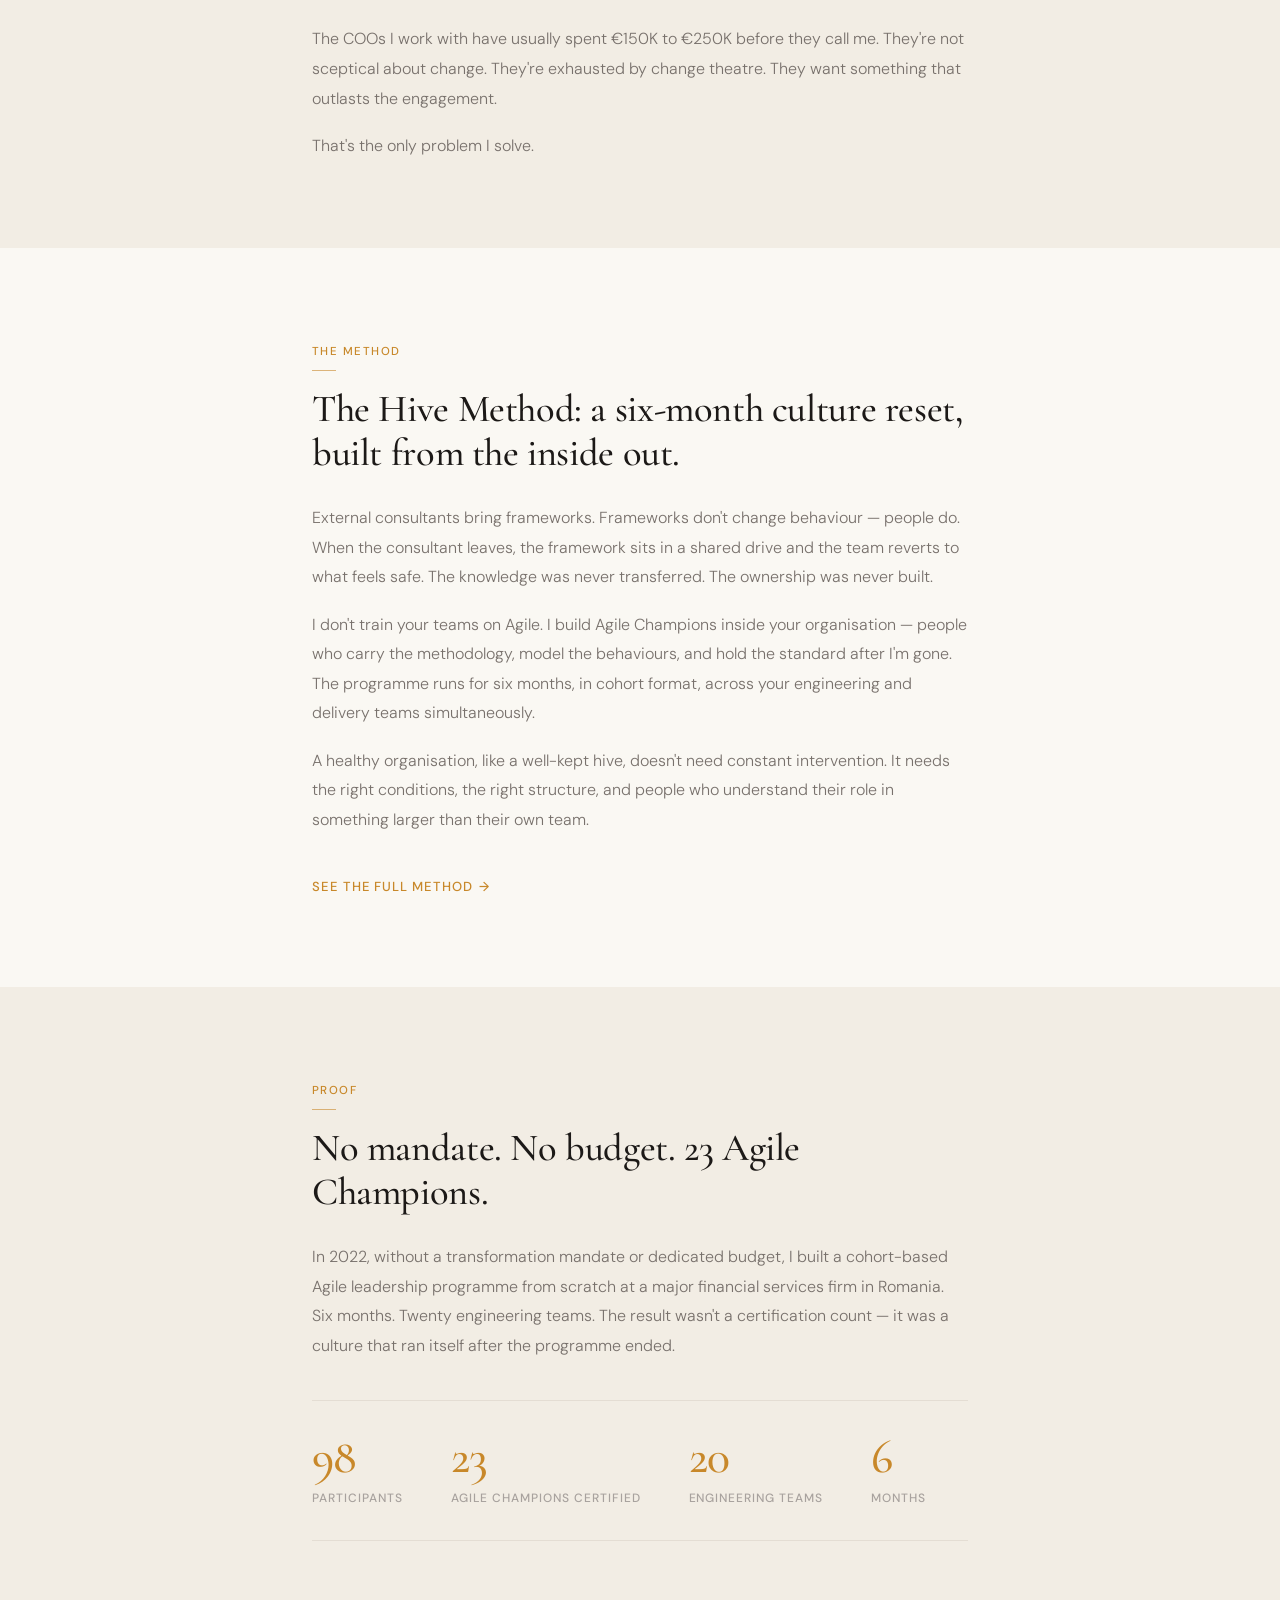
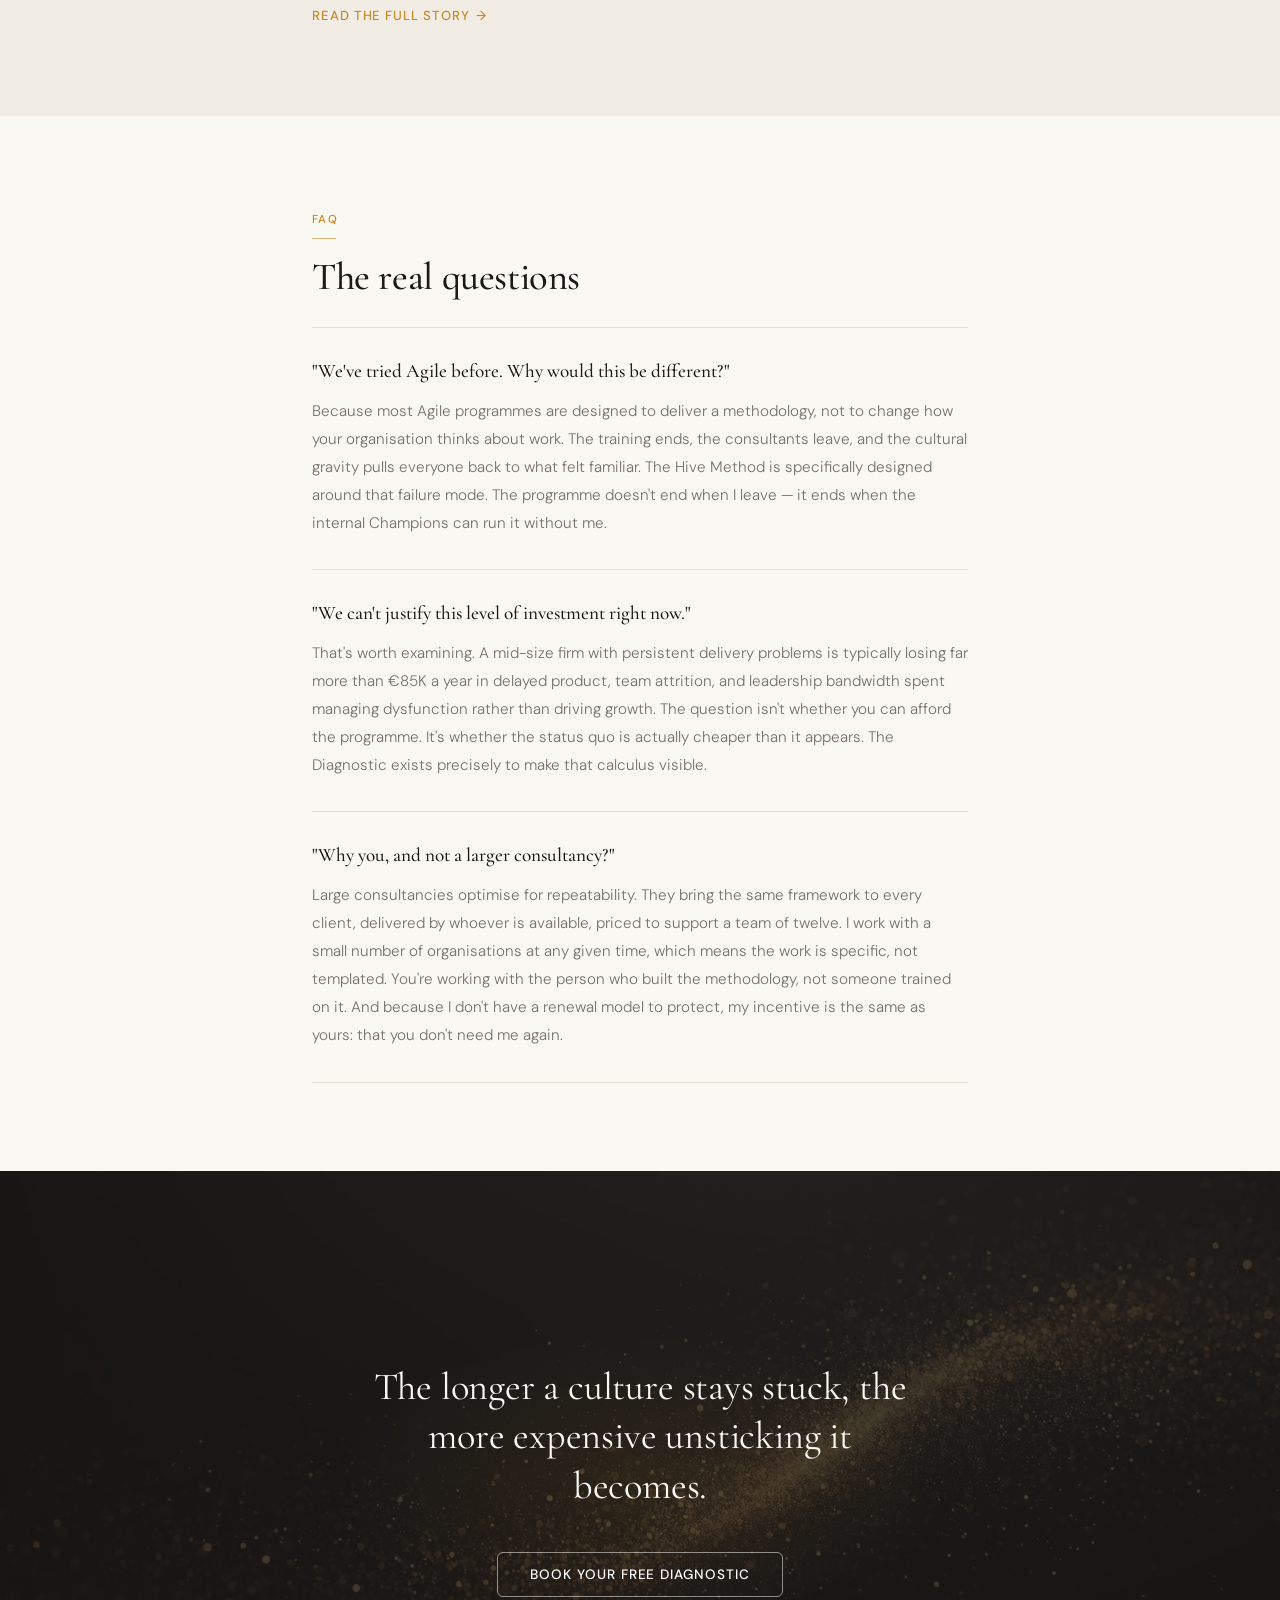
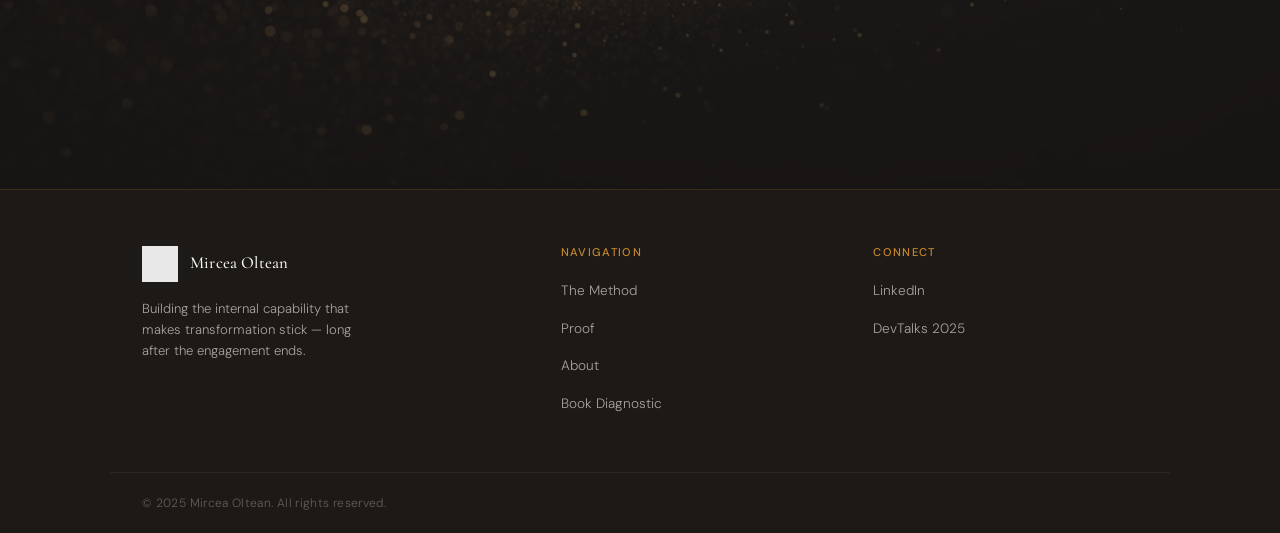
==== commit 12c09de8: "Add logo to nav and footer, redesign footer with three-column layout" ====
--- a/index.html
+++ b/index.html
@@ -13,7 +13,13 @@
 
   <nav class="nav">
     <div class="nav__inner">
-      <a href="index.html" class="nav__logo">Mircea Oltean</a>
+      <a href="index.html" class="nav__logo">
+        <img src="Logo.jpg" alt="Mircea Oltean logo" class="nav__logo-img" />
+        <span class="nav__logo-text">
+          <span class="nav__logo-name">Mircea Oltean</span>
+          <span class="nav__logo-tagline">Leadership &amp; Transformation</span>
+        </span>
+      </a>
       <button class="nav__toggle" id="navToggle" aria-label="Toggle menu">
         <svg width="22" height="22" viewBox="0 0 24 24" fill="none" stroke="currentColor" stroke-width="2.5" stroke-linecap="round">
           <line x1="3" y1="6" x2="21" y2="6"/><line x1="3" y1="12" x2="21" y2="12"/><line x1="3" y1="18" x2="21" y2="18"/>
@@ -133,11 +139,33 @@
   </section>
 
   <footer>
-    <div class="footer__inner">
-      <span class="footer__name">Mircea Oltean</span>
-      <div class="footer__links">
-        <a href="https://www.linkedin.com/in/mircea-oltean-mba-sa-9ab67919" target="_blank" rel="noopener">LinkedIn</a>
+    <div class="footer__main">
+      <div class="footer__brand">
+        <a href="index.html" class="footer__logo">
+          <img src="Logo.jpg" alt="Mircea Oltean" class="footer__logo-img" />
+          <span class="footer__logo-name">Mircea Oltean</span>
+        </a>
+        <p class="footer__tagline">Building the internal capability that makes transformation stick — long after the engagement ends.</p>
       </div>
+      <div class="footer__col">
+        <h4>Navigation</h4>
+        <ul>
+          <li><a href="method.html">The Method</a></li>
+          <li><a href="proof.html">Proof</a></li>
+          <li><a href="about.html">About</a></li>
+          <li><a href="diagnostic.html">Book Diagnostic</a></li>
+        </ul>
+      </div>
+      <div class="footer__col">
+        <h4>Connect</h4>
+        <ul>
+          <li><a href="https://www.linkedin.com/in/mircea-oltean-mba-sa-9ab67919" target="_blank" rel="noopener">LinkedIn</a></li>
+          <li><a href="https://www.linkedin.com/feed/update/urn:li:activity:7336115154377498626/" target="_blank" rel="noopener">DevTalks 2025</a></li>
+        </ul>
+      </div>
+    </div>
+    <div class="footer__bottom">
+      <span class="footer__copy">&copy; 2025 Mircea Oltean. All rights reserved.</span>
     </div>
   </footer>
 
--- a/styles.css
+++ b/styles.css
@@ -123,31 +123,60 @@
 .nav {
   position: sticky;
   top: 0;
-  background: rgba(250,248,243,0.94);
-  backdrop-filter: blur(12px);
-  -webkit-backdrop-filter: blur(12px);
+  background: rgba(250,248,243,0.96);
+  backdrop-filter: blur(16px);
+  -webkit-backdrop-filter: blur(16px);
   border-bottom: 1px solid var(--stone);
   z-index: 100;
-  padding: 1.1rem 0;
 }
 
 .nav__inner {
-  max-width: 1000px;
+  max-width: 1060px;
   margin: 0 auto;
   padding: 0 2rem;
   display: flex;
   align-items: center;
   justify-content: space-between;
+  height: 72px;
   position: relative;
 }
 
+/* Logo image in nav */
 .nav__logo {
-  font-family: 'Cormorant Garamond', serif;
-  font-size: 1.15rem;
+  display: flex;
+  align-items: center;
+  gap: 0.75rem;
+  text-decoration: none;
+  flex-shrink: 0;
+}
+
+.nav__logo-img {
+  height: 40px;
+  width: auto;
+  display: block;
+  object-fit: contain;
+}
+
+.nav__logo-text {
+  display: flex;
+  flex-direction: column;
+  line-height: 1.1;
+}
+
+.nav__logo-name {
+  font-family: 'Cormorant Garamond', serif;
+  font-size: 1.1rem;
   font-weight: 600;
   color: var(--charcoal);
-  text-decoration: none;
   letter-spacing: 0.01em;
+}
+
+.nav__logo-tagline {
+  font-size: 0.65rem;
+  font-weight: 400;
+  letter-spacing: 0.1em;
+  text-transform: uppercase;
+  color: var(--faint);
 }
 
 .nav__links {
@@ -158,9 +187,9 @@
 }
 
 .nav__links a {
-  font-size: 0.8rem;
+  font-size: 0.78rem;
   font-weight: 400;
-  letter-spacing: 0.07em;
+  letter-spacing: 0.08em;
   text-transform: uppercase;
   color: var(--muted);
   text-decoration: none;
@@ -172,17 +201,19 @@
 .nav__cta a {
   background: var(--gold) !important;
   color: white !important;
-  padding: 0.5rem 1.15rem !important;
+  padding: 0.55rem 1.25rem !important;
   border-radius: var(--radius) !important;
   font-weight: 500 !important;
-  letter-spacing: 0.06em !important;
-  transition: background 0.2s !important;
+  letter-spacing: 0.07em !important;
+  transition: background 0.2s, box-shadow 0.2s !important;
   text-transform: uppercase !important;
+  box-shadow: 0 2px 10px rgba(200,136,42,0.22) !important;
 }
 
 .nav__cta a:hover {
   background: var(--gold-light) !important;
   color: white !important;
+  box-shadow: 0 4px 16px rgba(200,136,42,0.32) !important;
 }
 
 .nav__toggle {
@@ -534,30 +565,95 @@
 footer {
   background: var(--charcoal);
   color: var(--faint);
-  padding: 2.5rem 0;
-  border-top: 1px solid rgba(200,136,42,0.2);
-}
-
-.footer__inner {
-  max-width: 1000px;
+  border-top: 1px solid rgba(200,136,42,0.18);
+}
+
+.footer__main {
+  max-width: 1060px;
   margin: 0 auto;
-  padding: 0 2rem;
+  padding: 3.5rem 2rem;
+  display: grid;
+  grid-template-columns: 1.4fr 1fr 1fr;
+  gap: 3rem;
+  border-bottom: 1px solid rgba(255,255,255,0.06);
+}
+
+.footer__brand { display: flex; flex-direction: column; gap: 1rem; }
+
+.footer__logo {
+  display: flex;
+  align-items: center;
+  gap: 0.75rem;
+  text-decoration: none;
+}
+
+.footer__logo-img {
+  height: 36px;
+  width: auto;
+  object-fit: contain;
+  opacity: 0.9;
+  filter: brightness(1.8) saturate(0.4);
+}
+
+.footer__logo-name {
+  font-family: 'Cormorant Garamond', serif;
+  font-size: 1.05rem;
+  font-weight: 500;
+  color: var(--ivory);
+  letter-spacing: 0.01em;
+}
+
+.footer__tagline {
+  font-size: 0.82rem;
+  color: var(--faint);
+  line-height: 1.6;
+  font-weight: 300;
+  max-width: 220px;
+}
+
+.footer__col h4 {
+  font-family: 'DM Sans', sans-serif;
+  font-size: 0.7rem;
+  font-weight: 500;
+  letter-spacing: 0.12em;
+  text-transform: uppercase;
+  color: var(--gold);
+  margin-bottom: 1.1rem;
+}
+
+.footer__col ul {
+  list-style: none;
+  display: flex;
+  flex-direction: column;
+  gap: 0.65rem;
+}
+
+.footer__col ul li a {
+  font-size: 0.85rem;
+  font-weight: 300;
+  color: var(--faint);
+  text-decoration: none;
+  transition: color 0.2s;
+}
+
+.footer__col ul li a:hover { color: var(--gold-light); }
+
+.footer__bottom {
+  max-width: 1060px;
+  margin: 0 auto;
+  padding: 1.25rem 2rem;
   display: flex;
   align-items: center;
   justify-content: space-between;
   flex-wrap: wrap;
-  gap: 1rem;
-}
-
-.footer__name {
-  font-family: 'Cormorant Garamond', serif;
-  font-size: 1rem;
-  font-weight: 500;
-  color: var(--ivory);
-  letter-spacing: 0.01em;
-}
-
-.footer__links { display: flex; gap: 1.5rem; font-size: 0.8rem; letter-spacing: 0.05em; text-transform: uppercase; }
+  gap: 0.75rem;
+}
+
+.footer__copy {
+  font-size: 0.75rem;
+  color: rgba(168,162,158,0.5);
+  letter-spacing: 0.03em;
+}
 
 footer a { color: var(--faint); text-decoration: none; transition: color 0.2s; }
 footer a:hover { color: var(--gold-light); }
@@ -661,6 +757,8 @@
   .nav__links li { width: 100%; }
   .nav__links a { display: block; padding: 0.85rem 1.5rem; font-size: 0.85rem; }
 
+  .nav__logo-tagline { display: none; }
+
   .nav__cta a {
     background: none !important;
     color: var(--gold) !important;
@@ -671,6 +769,14 @@
 
   .nav__toggle { display: block; }
 
+  .footer__main {
+    grid-template-columns: 1fr;
+    gap: 2rem;
+    padding: 2.5rem 2rem;
+  }
+
+  .footer__tagline { max-width: 100%; }
+
   .stats { gap: 1.75rem; }
   .footer__inner { flex-direction: column; align-items: flex-start; }
   .form { max-width: 100%; }
